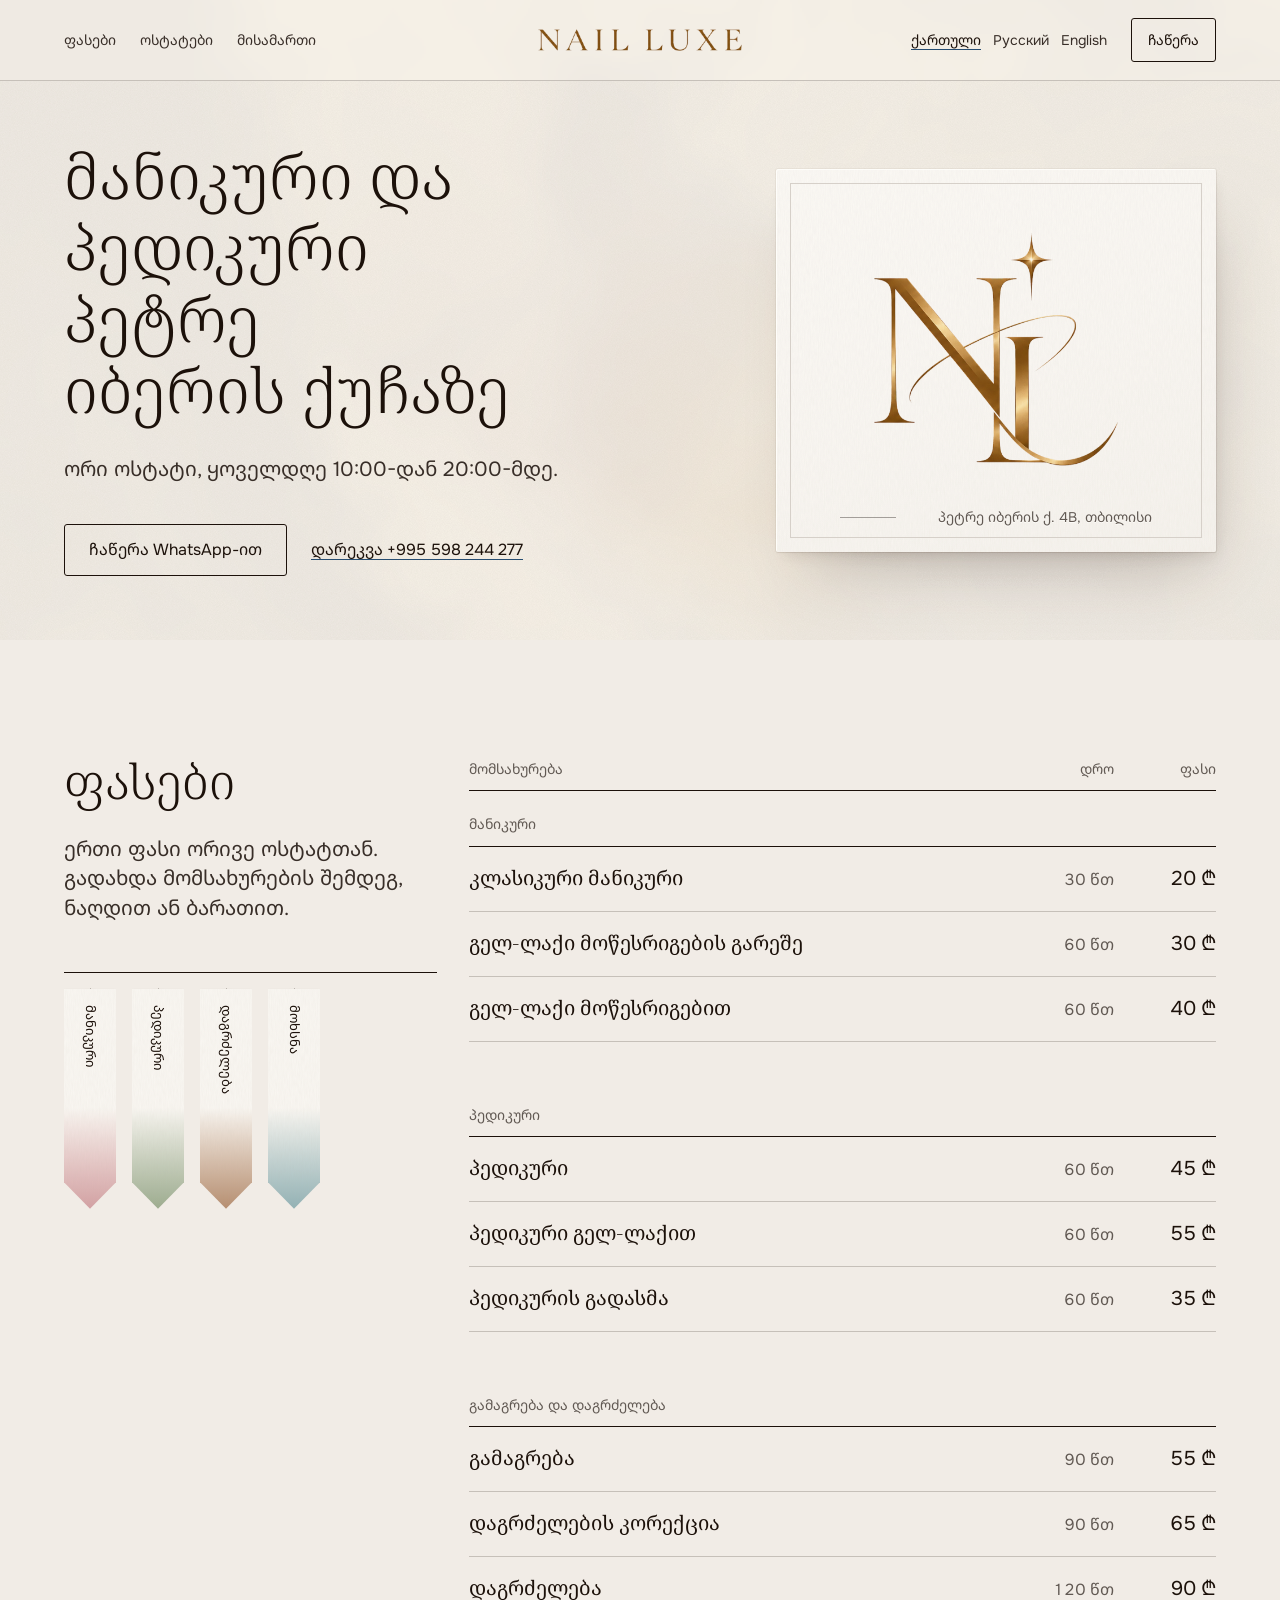
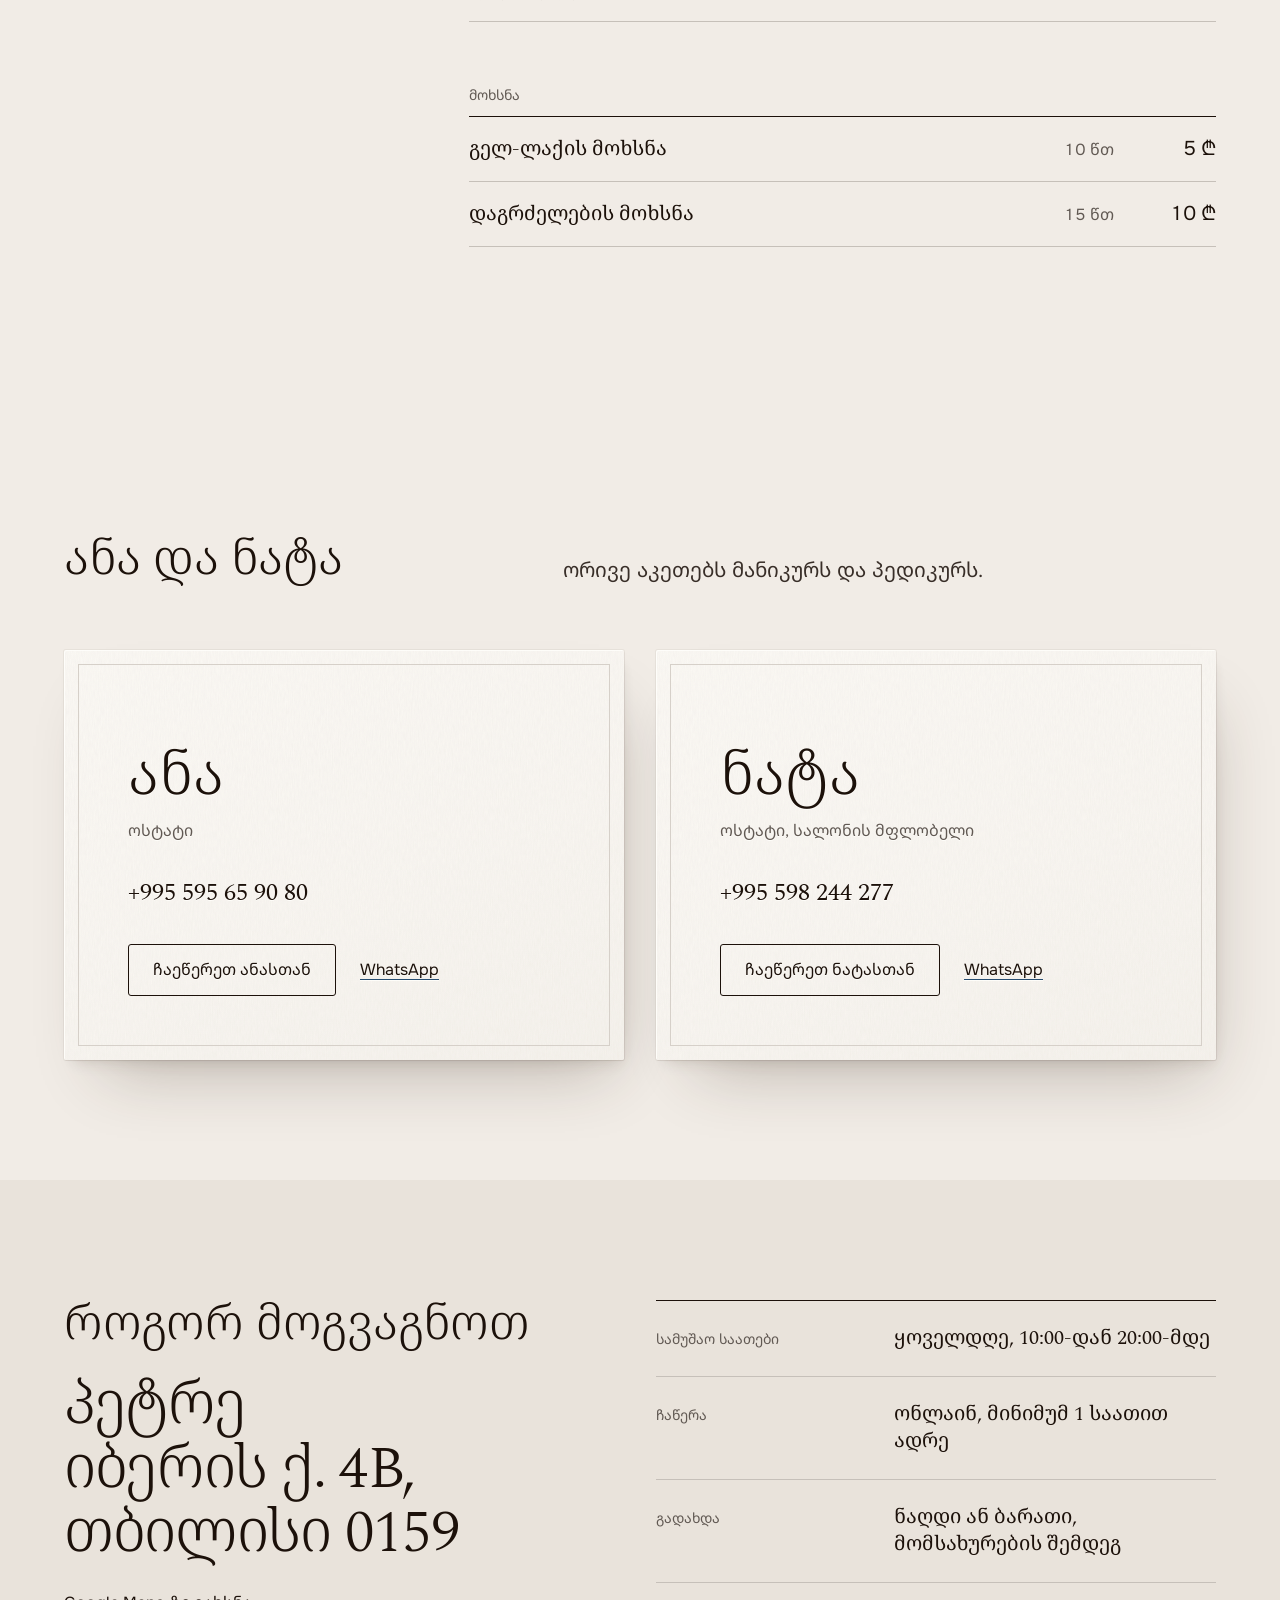
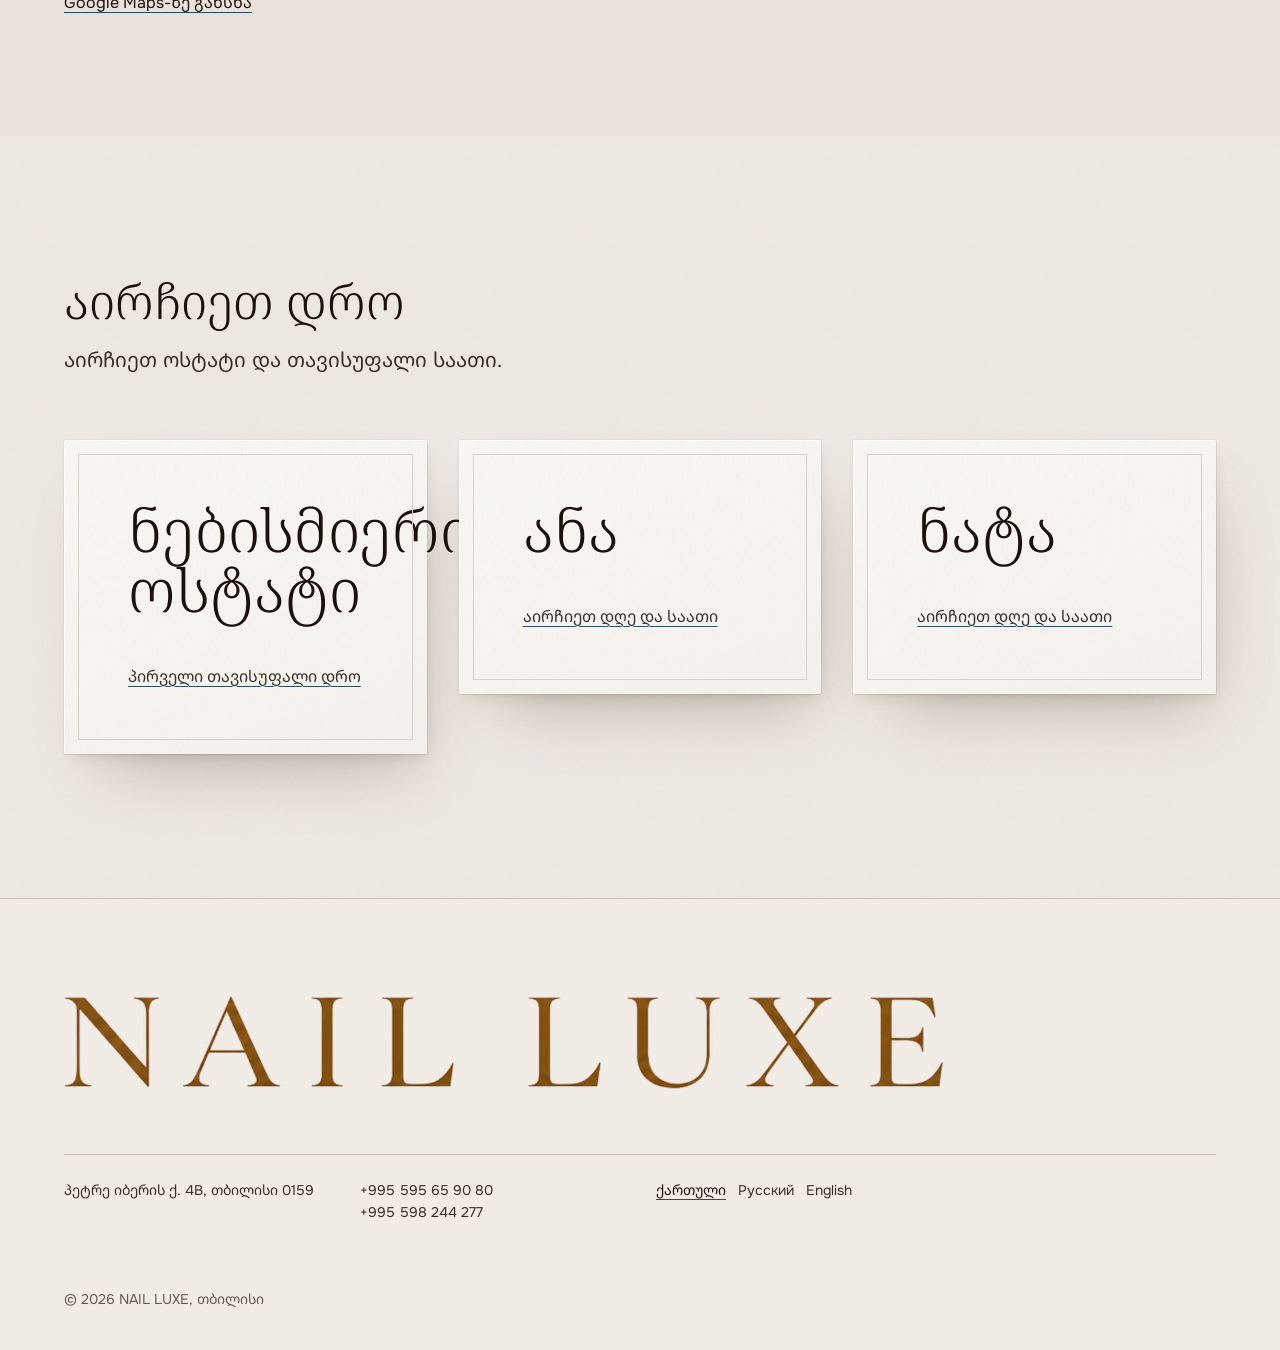
==== site/ka/index.html @ 9dfd7c18 "Build trilingual Nail Luxe one-page site (ka/ru/en) with Hallmark Atelier design Prices, artists, vi" ====
<!doctype html>
<html lang="ka">
<head>
<meta charset="utf-8">
<meta name="viewport" content="width=device-width, initial-scale=1, viewport-fit=cover">
<title>NAIL LUXE: მანიკური და პედიკური თბილისში</title>
<meta name="description" content="მანიკური, პედიკური, გელ-ლაქი და დაგრძელება პეტრე იბერის ქ. 4B-ში, თბილისი. ყოველდღე 10:00–20:00. ონლაინ ჩაწერა.">
<link rel="canonical" href="https://kunstkameranika.github.io/nail_luxe/ka/">
<link rel="alternate" hreflang="ka" href="https://kunstkameranika.github.io/nail_luxe/ka/">
<link rel="alternate" hreflang="ru" href="https://kunstkameranika.github.io/nail_luxe/ru/">
<link rel="alternate" hreflang="en" href="https://kunstkameranika.github.io/nail_luxe/en/">
<link rel="alternate" hreflang="x-default" href="https://kunstkameranika.github.io/nail_luxe/">
<meta property="og:type" content="website">
<meta property="og:title" content="NAIL LUXE: მანიკური და პედიკური თბილისში">
<meta property="og:description" content="მანიკური, პედიკური, გელ-ლაქი და დაგრძელება პეტრე იბერის ქ. 4B-ში, თბილისი. ყოველდღე 10:00–20:00. ონლაინ ჩაწერა.">
<meta property="og:image" content="https://kunstkameranika.github.io/nail_luxe/assets/brand/icon-512.png">
<meta property="og:locale" content="ka_GE">
<meta name="theme-color" content="#efe9e2">
<link rel="icon" href="../assets/brand/icon-32.png" sizes="32x32">
<link rel="apple-touch-icon" href="../assets/brand/icon-180.png">
<link rel="preconnect" href="https://fonts.googleapis.com">
<link rel="preconnect" href="https://fonts.gstatic.com" crossorigin>
<link rel="stylesheet" href="https://fonts.googleapis.com/css2?family=Onest:wght@400&family=Spectral:wght@300;400&display=swap">
<link rel="stylesheet" href="https://fonts.googleapis.com/css2?family=Noto+Sans+Georgian:wght@400&family=Noto+Serif+Georgian:wght@300;400&display=swap">
<link rel="stylesheet" href="../assets/css/site.css">
<script type="application/ld+json">{"@context":"https://schema.org","@type":"NailSalon","name":"NAIL LUXE","url":"https://kunstkameranika.github.io/nail_luxe/ka/","image":"https://kunstkameranika.github.io/nail_luxe/assets/brand/icon-512.png","telephone":"+995598244277","priceRange":"5–90 GEL","paymentAccepted":"Cash, Credit Card","currenciesAccepted":"GEL","address":{"@type":"PostalAddress","streetAddress":"4B Petre Iberi St","addressLocality":"Tbilisi","postalCode":"0159","addressCountry":"GE"},"openingHoursSpecification":[{"@type":"OpeningHoursSpecification","dayOfWeek":["Monday","Tuesday","Wednesday","Thursday","Friday","Saturday","Sunday"],"opens":"10:00","closes":"20:00"}]}</script>
</head>
<body class="lang-ka">
<canvas class="air" aria-hidden="true"></canvas>
<header class="mast">
  <div class="container mast-row">
    <nav class="mast-links" aria-label="NAIL LUXE">
      <a href="#prices">ფასები</a>
      <a href="#artists">ოსტატები</a>
      <a href="#visit">მისამართი</a>
    </nav>
    <a class="mast-mark" href="./" aria-label="NAIL LUXE"><img src="../assets/brand/wordmark.webp" width="1291" height="139" alt="NAIL LUXE"></a>
    <div class="mast-end">
      <nav class="langs" aria-label="ენა"><a href="../ka/" aria-current="page" lang="ka">ქართული</a><a href="../ru/" lang="ru" hreflang="ru">Русский</a><a href="../en/" lang="en" hreflang="en">English</a></nav>
      <a class="btn btn--small" href="https://wa.me/995598244277?text=%E1%83%92%E1%83%90%E1%83%9B%E1%83%90%E1%83%A0%E1%83%AF%E1%83%9D%E1%83%91%E1%83%90!%20%E1%83%9B%E1%83%98%E1%83%9C%E1%83%93%E1%83%90%20%E1%83%A9%E1%83%90%E1%83%AC%E1%83%94%E1%83%A0%E1%83%90%20Nail%20Luxe-%E1%83%A8%E1%83%98." target="_blank" rel="noopener">ჩაწერა</a>
    </div>
  </div>
</header>

<main>
  <section class="hero air-zone">
    <div class="container hero-grid">
      <div class="hero-text">
        <h1>მანიკური და პედიკური პეტრე იბერის ქუჩაზე</h1>
        <p class="lead">ორი ოსტატი, ყოველდღე 10:00-დან 20:00-მდე.</p>
        <div class="hero-actions">
          <a class="btn" href="https://wa.me/995598244277?text=%E1%83%92%E1%83%90%E1%83%9B%E1%83%90%E1%83%A0%E1%83%AF%E1%83%9D%E1%83%91%E1%83%90!%20%E1%83%9B%E1%83%98%E1%83%9C%E1%83%93%E1%83%90%20%E1%83%A9%E1%83%90%E1%83%AC%E1%83%94%E1%83%A0%E1%83%90%20Nail%20Luxe-%E1%83%A8%E1%83%98." target="_blank" rel="noopener">ჩაწერა WhatsApp-ით</a>
          <a class="link" href="tel:+995598244277">დარეკვა +995 598 244 277</a>
        </div>
      </div>
      <figure class="print stock">
        <img src="../assets/brand/monogram.webp" width="863" height="826" alt="NAIL LUXE" fetchpriority="high">
        <figcaption><span class="pencil" aria-hidden="true"></span>პეტრე იბერის ქ. 4B, თბილისი</figcaption>
      </figure>
    </div>
  </section>

  <section class="prices" id="prices">
    <div class="container prices-grid">
      <div class="prices-head">
        <h2>ფასები</h2>
        <p class="lead">ერთი ფასი ორივე ოსტატთან. გადახდა მომსახურების შემდეგ, ნაღდით ან ბარათით.</p>
        <div class="rail" aria-hidden="false"><a class="strip" href="#g-hands" style="--stain: var(--stain-1)"><span>მანიკური</span></a><a class="strip" href="#g-feet" style="--stain: var(--stain-2)"><span>პედიკური</span></a><a class="strip" href="#g-build" style="--stain: var(--stain-3)"><span>დაგრძელება</span></a><a class="strip" href="#g-off" style="--stain: var(--stain-4)"><span>მოხსნა</span></a></div>
      </div>
      <table class="menu">
        <caption class="visually-hidden">ფასები</caption>
        <thead><tr><th scope="col">მომსახურება</th><th scope="col" class="num">დრო</th><th scope="col" class="num">ფასი</th></tr></thead>
      <tbody id="g-hands">
        <tr class="group"><th scope="rowgroup" colspan="3">მანიკური</th></tr>
        <tr><th scope="row">კლასიკური მანიკური</th><td class="num">30 წთ</td><td class="num price">20 ₾</td></tr>
        <tr><th scope="row">გელ-ლაქი მოწესრიგების გარეშე</th><td class="num">60 წთ</td><td class="num price">30 ₾</td></tr>
        <tr><th scope="row">გელ-ლაქი მოწესრიგებით</th><td class="num">60 წთ</td><td class="num price">40 ₾</td></tr>
      </tbody>
      <tbody id="g-feet">
        <tr class="group"><th scope="rowgroup" colspan="3">პედიკური</th></tr>
        <tr><th scope="row">პედიკური</th><td class="num">60 წთ</td><td class="num price">45 ₾</td></tr>
        <tr><th scope="row">პედიკური გელ-ლაქით</th><td class="num">60 წთ</td><td class="num price">55 ₾</td></tr>
        <tr><th scope="row">პედიკურის გადასმა</th><td class="num">60 წთ</td><td class="num price">35 ₾</td></tr>
      </tbody>
      <tbody id="g-build">
        <tr class="group"><th scope="rowgroup" colspan="3">გამაგრება და დაგრძელება</th></tr>
        <tr><th scope="row">გამაგრება</th><td class="num">90 წთ</td><td class="num price">55 ₾</td></tr>
        <tr><th scope="row">დაგრძელების კორექცია</th><td class="num">90 წთ</td><td class="num price">65 ₾</td></tr>
        <tr><th scope="row">დაგრძელება</th><td class="num">120 წთ</td><td class="num price">90 ₾</td></tr>
      </tbody>
      <tbody id="g-off">
        <tr class="group"><th scope="rowgroup" colspan="3">მოხსნა</th></tr>
        <tr><th scope="row">გელ-ლაქის მოხსნა</th><td class="num">10 წთ</td><td class="num price">5 ₾</td></tr>
        <tr><th scope="row">დაგრძელების მოხსნა</th><td class="num">15 წთ</td><td class="num price">10 ₾</td></tr>
      </tbody>
      </table>
    </div>
  </section>

  <section class="artists" id="artists">
    <div class="container">
      <div class="split-head">
        <h2>ანა და ნატა</h2>
        <p class="lead">ორივე აკეთებს მანიკურს და პედიკურს.</p>
      </div>
      <div class="artist-grid">
      <article class="artist stock">
        <h3>ანა</h3>
        <p class="role">ოსტატი</p>
        <p class="phone"><a href="tel:+995595659080">+995 595 65 90 80</a></p>
        <div class="artist-actions">
          <a class="btn" href="https://wa.me/995595659080?text=%E1%83%92%E1%83%90%E1%83%9B%E1%83%90%E1%83%A0%E1%83%AF%E1%83%9D%E1%83%91%E1%83%90!%20%E1%83%9B%E1%83%98%E1%83%9C%E1%83%93%E1%83%90%20%E1%83%A9%E1%83%90%E1%83%AC%E1%83%94%E1%83%A0%E1%83%90%20Nail%20Luxe-%E1%83%A8%E1%83%98." target="_blank" rel="noopener">ჩაეწერეთ ანასთან</a>
          <a class="link" href="https://wa.me/995595659080?text=%E1%83%92%E1%83%90%E1%83%9B%E1%83%90%E1%83%A0%E1%83%AF%E1%83%9D%E1%83%91%E1%83%90!%20%E1%83%9B%E1%83%98%E1%83%9C%E1%83%93%E1%83%90%20%E1%83%A9%E1%83%90%E1%83%AC%E1%83%94%E1%83%A0%E1%83%90%20Nail%20Luxe-%E1%83%A8%E1%83%98." target="_blank" rel="noopener">WhatsApp</a>
        </div>
      </article>
      <article class="artist stock">
        <h3>ნატა</h3>
        <p class="role">ოსტატი, სალონის მფლობელი</p>
        <p class="phone"><a href="tel:+995598244277">+995 598 244 277</a></p>
        <div class="artist-actions">
          <a class="btn" href="https://wa.me/995598244277?text=%E1%83%92%E1%83%90%E1%83%9B%E1%83%90%E1%83%A0%E1%83%AF%E1%83%9D%E1%83%91%E1%83%90!%20%E1%83%9B%E1%83%98%E1%83%9C%E1%83%93%E1%83%90%20%E1%83%A9%E1%83%90%E1%83%AC%E1%83%94%E1%83%A0%E1%83%90%20Nail%20Luxe-%E1%83%A8%E1%83%98." target="_blank" rel="noopener">ჩაეწერეთ ნატასთან</a>
          <a class="link" href="https://wa.me/995598244277?text=%E1%83%92%E1%83%90%E1%83%9B%E1%83%90%E1%83%A0%E1%83%AF%E1%83%9D%E1%83%91%E1%83%90!%20%E1%83%9B%E1%83%98%E1%83%9C%E1%83%93%E1%83%90%20%E1%83%A9%E1%83%90%E1%83%AC%E1%83%94%E1%83%A0%E1%83%90%20Nail%20Luxe-%E1%83%A8%E1%83%98." target="_blank" rel="noopener">WhatsApp</a>
        </div>
      </article>
      </div>
    </div>
  </section>

  <section class="visit" id="visit">
    <div class="container visit-grid">
      <div>
        <h2>როგორ მოგვაგნოთ</h2>
        <p class="address">პეტრე იბერის ქ. 4B, თბილისი 0159</p>
        <p><a class="link" href="https://www.google.com/maps/search/?api=1&amp;query=4B+Petre+Iberi+St,+Tbilisi+0159,+Georgia" target="_blank" rel="noopener">Google Maps-ზე გახსნა</a></p>
      </div>
      <dl class="ruled">
        <div><dt>სამუშაო საათები</dt><dd>ყოველდღე, 10:00-დან 20:00-მდე</dd></div>
        <div><dt>ჩაწერა</dt><dd>ონლაინ, მინიმუმ 1 საათით ადრე</dd></div>
        <div><dt>გადახდა</dt><dd>ნაღდი ან ბარათი, მომსახურების შემდეგ</dd></div>
      </dl>
    </div>
  </section>

  <section class="close air-zone" id="book">
    <div class="container close-grid">
      <div>
        <h2>აირჩიეთ დრო</h2>
        <p class="lead">აირჩიეთ ოსტატი და თავისუფალი საათი.</p>
      </div>
      <ul class="tickets">
        <li><a class="ticket stock" href="https://wa.me/995598244277?text=%E1%83%92%E1%83%90%E1%83%9B%E1%83%90%E1%83%A0%E1%83%AF%E1%83%9D%E1%83%91%E1%83%90!%20%E1%83%9B%E1%83%98%E1%83%9C%E1%83%93%E1%83%90%20%E1%83%A9%E1%83%90%E1%83%AC%E1%83%94%E1%83%A0%E1%83%90%20Nail%20Luxe-%E1%83%A8%E1%83%98." target="_blank" rel="noopener"><span class="ticket-name">ნებისმიერი ოსტატი</span><span class="ticket-line">პირველი თავისუფალი დრო</span></a></li>
        <li><a class="ticket stock" href="https://wa.me/995595659080?text=%E1%83%92%E1%83%90%E1%83%9B%E1%83%90%E1%83%A0%E1%83%AF%E1%83%9D%E1%83%91%E1%83%90!%20%E1%83%9B%E1%83%98%E1%83%9C%E1%83%93%E1%83%90%20%E1%83%A9%E1%83%90%E1%83%AC%E1%83%94%E1%83%A0%E1%83%90%20Nail%20Luxe-%E1%83%A8%E1%83%98." target="_blank" rel="noopener"><span class="ticket-name">ანა</span><span class="ticket-line">აირჩიეთ დღე და საათი</span></a></li>
        <li><a class="ticket stock" href="https://wa.me/995598244277?text=%E1%83%92%E1%83%90%E1%83%9B%E1%83%90%E1%83%A0%E1%83%AF%E1%83%9D%E1%83%91%E1%83%90!%20%E1%83%9B%E1%83%98%E1%83%9C%E1%83%93%E1%83%90%20%E1%83%A9%E1%83%90%E1%83%AC%E1%83%94%E1%83%A0%E1%83%90%20Nail%20Luxe-%E1%83%A8%E1%83%98." target="_blank" rel="noopener"><span class="ticket-name">ნატა</span><span class="ticket-line">აირჩიეთ დღე და საათი</span></a></li>
      </ul>
    </div>
  </section>
</main>

<footer class="foot">
  <div class="container">
    <img class="foot-mark" src="../assets/brand/wordmark.webp" width="1291" height="139" alt="NAIL LUXE" loading="lazy">
    <div class="foot-row">
      <p>პეტრე იბერის ქ. 4B, თბილისი 0159</p>
      <p><a href="tel:+995595659080">+995 595 65 90 80</a><br><a href="tel:+995598244277">+995 598 244 277</a></p>
      <nav class="langs" aria-label="ენა"><a href="../ka/" aria-current="page" lang="ka">ქართული</a><a href="../ru/" lang="ru" hreflang="ru">Русский</a><a href="../en/" lang="en" hreflang="en">English</a></nav>
      
    </div>
    <p class="legal">© 2026 NAIL LUXE, თბილისი</p>
  </div>
</footer>
<script src="../assets/js/air.js" defer></script>
</body>
</html>
---- site/assets/css/site.css ----
/* Hallmark · shape: Catalogue-led one-pager (draw swap: Long Document hides the booking action; job is book) · genre: editorial · theme: Atelier (deal 1/3, seed nail-luxe-luxury-nail-592d·a6c207c2·2026-11-07·r0) · job: book · draw: 41c783
 * hero: Banner · nav: masthead · footer: mast · imagery: none, the user's monogram as the hero print; photo slots wait for the studio's own photographs · signature: the NL monogram matted on cotton stock beside the head, polish-stained strips indexing the price list
 * axes: light/roman-serif/cool · posture: restrained · contrast: pass · fold: pass · v2.0.0 */
/* Hallmark · pre-emit critique: P4 H4 E4 S4 R5 V4 · weakest: S, no photographs of the work yet; led with the real monogram and the real price list instead of off-subject library photos */
/* waive 37: four families because the page is trilingual; Noto Serif/Sans Georgian only cover Georgian glyphs behind Spectral and Onest, one role each */
/* waive 79: Banner posture; the space under the hero actions is the prices section opening above the fold, as the draw asked */
/* waive theme-face: Sentient and Hanken Grotesk have no Cyrillic or Georgian; Spectral 300 and Onest 400 keep the light-serif-over-grotesk voice in all three scripts */
@import url("./tokens.css");
@import url("./base.css");

html { background: var(--color-paper); }
body { position: relative; background: transparent; color: var(--color-ink-2); line-height: 1.6; }
.lang-ka { --tracking-display: 0; }

/* The air: a fixed field behind the hero and the close; paper sections cover it. */
.air { position: fixed; inset: 0; width: 100%; height: 100%; z-index: 0; pointer-events: none; display: block; }
.mast, main, .foot { position: relative; z-index: 1; }
.air-zone { position: relative; isolation: isolate; }
.air-zone::after { content: ""; position: absolute; inset: 0; z-index: -1; background-image: var(--grain); background-size: 180px; opacity: 0.16; mix-blend-mode: multiply; pointer-events: none; }
.prices, .artists, .visit, .foot { background: var(--color-paper); }

h1, h2 { color: var(--color-ink); font-weight: var(--display-weight); }
h3 { font-weight: var(--serif-small); color: var(--color-ink); }

/* Controls */
.btn { display: inline-flex; align-items: center; justify-content: center; min-height: 52px; padding: 0 var(--space-lg); border: var(--rule-hair) solid var(--color-ink); border-radius: var(--radius-pill); background: transparent; color: var(--color-ink); font: 400 var(--text-md)/1 var(--font-body); text-decoration: none; white-space: nowrap; cursor: pointer; transition: background-color var(--dur-short) var(--ease-out), color var(--dur-short) var(--ease-out), transform var(--dur-micro) var(--ease-out); }
.btn:hover { background: var(--color-ink); color: var(--color-paper); }
.btn:active { transform: translateY(1px); }
.btn:focus-visible { outline: 2px solid var(--color-focus); outline-offset: 3px; transition: none; }
.btn[aria-disabled="true"] { border-color: var(--color-rule); color: var(--color-muted); background: transparent; cursor: not-allowed; transform: none; }
.btn--small { min-height: 44px; padding: 0 var(--space-md); font-size: var(--text-sm); }
.btn--quiet { border-color: var(--color-rule); }
.btn--quiet:hover { border-color: var(--color-ink); }
.link { color: var(--color-ink); text-decoration: underline; text-decoration-color: var(--color-accent); text-decoration-thickness: 1px; text-underline-offset: 0.28em; transition: text-decoration-color var(--dur-short) var(--ease-out); }
.link:hover { text-decoration-color: var(--color-ink); }
.link:active { color: var(--color-ink-2); }
.link:focus-visible, .mast a:focus-visible, .foot a:focus-visible, .strip:focus-visible, .phone a:focus-visible { outline: 2px solid var(--color-focus); outline-offset: 3px; transition: none; }

/* Masthead: the wordmark centred over a hairline */
.mast { border-bottom: var(--rule-hair) solid var(--color-rule); }
.mast-row { display: grid; grid-template-columns: minmax(0, 1fr) auto minmax(0, 1fr); align-items: center; gap: var(--space-lg); min-height: 80px; }
.mast-links { display: flex; gap: var(--space-lg); font-size: var(--text-sm); }
.mast-links a, .langs a { color: var(--color-ink-2); text-decoration: none; }
.mast-links a:hover, .langs a:hover { color: var(--color-ink); text-decoration: underline; text-decoration-color: var(--color-accent); text-underline-offset: 0.28em; }
.mast-mark img { width: clamp(150px, 16vw, 230px); height: auto; }
.mast-end { display: flex; justify-content: flex-end; align-items: center; gap: var(--space-lg); }
.langs { display: flex; gap: var(--space-sm); font-size: var(--text-sm); }
.langs a[aria-current="page"] { color: var(--color-ink); text-decoration: underline; text-decoration-color: var(--color-accent); text-underline-offset: 0.28em; }

/* Hero: Banner, the head beside the monogram print */
.hero { padding-block: var(--space-2xl) var(--space-2xl); }
.hero-grid { display: grid; grid-template-columns: minmax(0, 7fr) minmax(0, 5fr); gap: var(--space-3xl); align-items: center; }
.hero h1 { max-width: 16ch; }
.lang-ka .hero h1 { font-size: clamp(2.25rem, 3.6vw + 1rem, 4.25rem); max-width: 16ch; line-height: 1.15; }
.hero .lead { margin-top: var(--space-lg); color: var(--color-ink-2); }
.hero-actions { display: flex; flex-wrap: wrap; align-items: center; gap: var(--space-lg); margin-top: var(--space-xl); }

.stock { position: relative; border-radius: 2px; background: var(--fibre) 0 0 / 220px, linear-gradient(160deg, var(--card-lit), var(--color-card) 55%, var(--card-shade)); box-shadow: var(--shadow-card), inset 1px 1px 0 var(--lit); text-shadow: 0 1px 0 var(--lit); }
.stock::before { content: ""; position: absolute; inset: 0.875rem; border: var(--rule-hair) solid var(--color-card-edge); pointer-events: none; }
.print { margin: 0; justify-self: end; width: min(100%, 500px); padding: var(--space-2xl) var(--space-2xl) var(--space-lg); display: grid; gap: var(--space-xl); }
.print img { width: 78%; margin-inline: auto; }
.print figcaption { display: flex; align-items: center; justify-content: space-between; gap: var(--space-md); font-size: var(--text-sm); color: var(--color-muted); }
.pencil { flex: 0 0 56px; height: 1px; background: var(--color-pencil); opacity: 0.6; }

/* Prices: the head and the strips on four columns, the list on eight */
.prices { padding-block: var(--section-gap-s) var(--section-gap); }
.prices-grid { display: grid; grid-template-columns: minmax(0, 4fr) minmax(0, 8fr); gap: var(--gap-columns); align-items: start; }
.prices-head { position: sticky; top: var(--space-xl); display: grid; gap: var(--space-lg); }
.prices-head .lead { max-width: 30ch; }
.rail { display: flex; gap: var(--space-md); margin-top: var(--space-lg); padding-top: var(--space-md); border-top: var(--rule-hair) solid var(--color-ink); }
.strip { position: relative; display: flex; align-items: flex-start; justify-content: center; width: 52px; height: 220px; padding-top: var(--space-md); text-decoration: none; color: var(--color-ink); font-size: var(--text-sm); background: var(--fibre) 0 0 / 220px, linear-gradient(to top, color-mix(in oklab, var(--stain) 80%, var(--color-card)) 0%, color-mix(in oklab, var(--stain) 35%, var(--color-card)) 26%, var(--color-card) 46%); clip-path: polygon(0 0, 100% 0, 100% 88%, 50% 100%, 0 88%); filter: drop-shadow(var(--shadow-strip)); transition: transform var(--dur-long) var(--ease-out); }
.strip::before { content: ""; position: absolute; top: calc(var(--space-md) * -1 - 4px); left: 50%; width: 1px; height: calc(var(--space-md) + 4px); background: var(--color-ink); }
.strip span { writing-mode: vertical-rl; white-space: nowrap; }
.lang-ka .strip span, .lang-ru .strip span { font-size: var(--text-xs); }
.strip:hover { transform: translateY(8px); }
.strip:active { transform: translateY(12px); }

.menu { width: 100%; border-collapse: collapse; font-variant-numeric: tabular-nums; }
.menu thead th { padding: 0 0 var(--space-sm); font: 400 var(--text-sm)/1.3 var(--font-body); color: var(--color-muted); text-align: left; border-bottom: var(--rule-head) solid var(--color-ink); }
.menu .num { text-align: right; white-space: nowrap; }
.menu tbody th, .menu td { padding: var(--space-md) 0; border-bottom: var(--rule-hair) solid var(--color-rule); vertical-align: baseline; }
.menu tbody th[scope="row"] { font: var(--serif-small) var(--text-lg)/1.3 var(--font-display); color: var(--color-ink); text-align: left; padding-right: var(--space-lg); }
.menu td { color: var(--color-muted); padding-left: var(--space-lg); }
.menu td.price { color: var(--color-ink); font-size: var(--text-lg); }
.menu tr.group th { padding: var(--space-2xl) 0 var(--space-sm); font: 400 var(--text-sm)/1.3 var(--font-body); color: var(--color-muted); text-align: left; border-bottom: var(--rule-hair) solid var(--color-ink); }
.menu tbody:first-of-type tr.group th { padding-top: var(--space-lg); }
.menu tbody:target tr.group th { color: var(--color-ink); }

/* Artists: two cotton cards */
.artists { padding-block: var(--section-gap) var(--section-gap-s); }
.split-head { display: grid; grid-template-columns: minmax(0, 5fr) minmax(0, 7fr); gap: var(--gap-columns); align-items: end; margin-bottom: var(--space-2xl); }
.artist-grid { display: grid; grid-template-columns: repeat(2, minmax(0, 1fr)); gap: var(--gap-columns); }
.artist { padding: var(--space-3xl) var(--space-2xl) var(--space-2xl); display: grid; align-content: start; gap: var(--space-sm); min-height: 360px; }
.artist h3 { font-size: var(--text-display-s); font-weight: var(--display-weight); line-height: 1.02; }
.artist .role { color: var(--color-muted); }
.phone { margin-top: var(--space-lg); font: var(--serif-small) var(--text-title)/1.2 var(--font-display); font-variant-numeric: tabular-nums; }
.phone a { color: var(--color-ink); text-decoration: none; }
.phone a:hover { text-decoration: underline; text-decoration-color: var(--color-accent); text-underline-offset: 0.2em; }
.artist-actions { display: flex; flex-wrap: wrap; align-items: center; gap: var(--space-lg); margin-top: var(--space-lg); }

/* Visit: a paper band, the address set as a statement beside the ruled facts */
.visit { background: var(--color-paper-2); padding-block: var(--section-gap-s); }
.visit-grid { display: grid; grid-template-columns: minmax(0, 6fr) minmax(0, 6fr); gap: var(--gap-columns); align-items: start; }
.visit .address { margin-block: var(--space-lg) var(--space-lg); font: var(--statement-weight) var(--text-display-s)/1.08 var(--font-display); letter-spacing: var(--tracking-statement); color: var(--color-ink); max-width: 16ch; text-wrap: balance; }
.ruled { margin: 0; border-top: var(--rule-head) solid var(--color-ink); }
.ruled > div { display: grid; grid-template-columns: minmax(0, 2fr) minmax(0, 3fr); gap: var(--space-lg); padding-block: var(--space-lg); border-bottom: var(--rule-hair) solid var(--color-rule); }
.ruled dt { color: var(--color-muted); font-size: var(--text-sm); padding-top: 0.2em; }
.ruled dd { margin: 0; font: var(--serif-small) var(--text-lg)/1.35 var(--font-display); color: var(--color-ink); }

/* Close: the booking again, over the air */
.close { padding-block: var(--section-gap) var(--section-gap); }
.close-grid { display: grid; gap: var(--space-2xl); }
.close .lead { margin-top: var(--space-md); }
.tickets { list-style: none; margin: 0; padding: 0; display: grid; grid-template-columns: repeat(3, minmax(0, 1fr)); gap: var(--gap-columns); }
.ticket { display: grid; align-content: space-between; gap: var(--space-xl); min-height: 240px; padding: var(--space-2xl); color: var(--color-ink); text-decoration: none; transition: transform var(--dur-short) var(--ease-out); }
.ticket:hover { transform: translateY(-4px); }
.ticket:active { transform: translateY(0); }
.ticket:focus-visible { outline: 2px solid var(--color-focus); outline-offset: 3px; transition: none; }
.ticket-name { font: var(--display-weight) var(--text-display-s)/1.02 var(--font-display); letter-spacing: var(--tracking-display); }
.ticket-line { color: var(--color-ink-2); text-decoration: underline; text-decoration-color: var(--color-accent); text-underline-offset: 0.28em; }

/* Footer: a mast, the wordmark large over the facts */
.foot { padding-block: var(--space-3xl) var(--space-xl); border-top: var(--rule-hair) solid var(--color-rule); font-size: var(--text-sm); color: var(--color-ink-2); }
.foot-mark { width: min(100%, 880px); height: auto; }
.foot-row { display: grid; grid-template-columns: repeat(4, minmax(0, 1fr)); gap: var(--gap-columns); margin-top: var(--space-2xl); padding-top: var(--space-lg); border-top: var(--rule-hair) solid var(--color-rule); }
.foot a { color: var(--color-ink-2); text-decoration: none; }
.foot a:hover { color: var(--color-ink); text-decoration: underline; text-decoration-color: var(--color-accent); }
.legal { margin-top: var(--space-2xl); color: var(--color-muted); }

@media (max-width: 60rem) {
  .mast-row { grid-template-columns: auto minmax(0, 1fr); min-height: 64px; }
  .mast-links { display: none; }
  .mast-mark { justify-self: start; }
  .mast-end { gap: var(--space-md); }
  .hero { padding-block: var(--space-2xl) var(--space-2xl); }
  .hero-grid, .prices-grid, .visit-grid, .close-grid, .split-head { grid-template-columns: minmax(0, 1fr); row-gap: var(--space-xl); }
  .print { justify-self: start; width: min(100%, 300px); padding: var(--space-xl) var(--space-xl) var(--space-md); }
  .prices-head { position: static; }
  .strip { height: 170px; }
  .tickets { grid-template-columns: minmax(0, 1fr); }
  .ticket { min-height: 0; padding: var(--space-xl); }
  .foot-row { grid-template-columns: repeat(2, minmax(0, 1fr)); }
}
@media (max-width: 40rem) {
  .mast-row { grid-template-columns: minmax(0, 1fr) auto; grid-template-areas: "mark book" "langs langs"; row-gap: 0; padding-block: var(--space-sm); }
  .mast-end { display: contents; }
  .mast-mark { grid-area: mark; }
  .mast-end .btn { grid-area: book; }
  .mast-end .langs { grid-area: langs; padding-block: var(--space-xs); }
  .mast-end .langs a { min-height: 44px; display: inline-flex; align-items: center; }
  .artist-grid { grid-template-columns: minmax(0, 1fr); }
  .artist { min-height: 0; padding: var(--space-2xl) var(--space-xl) var(--space-xl); }
  .menu tbody th[scope="row"] { font-size: var(--text-md); }
  .menu td.price { font-size: var(--text-md); }
  .menu td { padding-left: var(--space-sm); }
  .strip { width: 44px; }
  .foot-row { grid-template-columns: minmax(0, 1fr); }
}
@media (prefers-reduced-motion: reduce) {
  .strip, .btn, .link, .ticket { transition: none; }
  .strip:hover, .strip:active, .btn:active, .ticket:hover { transform: none; }
}
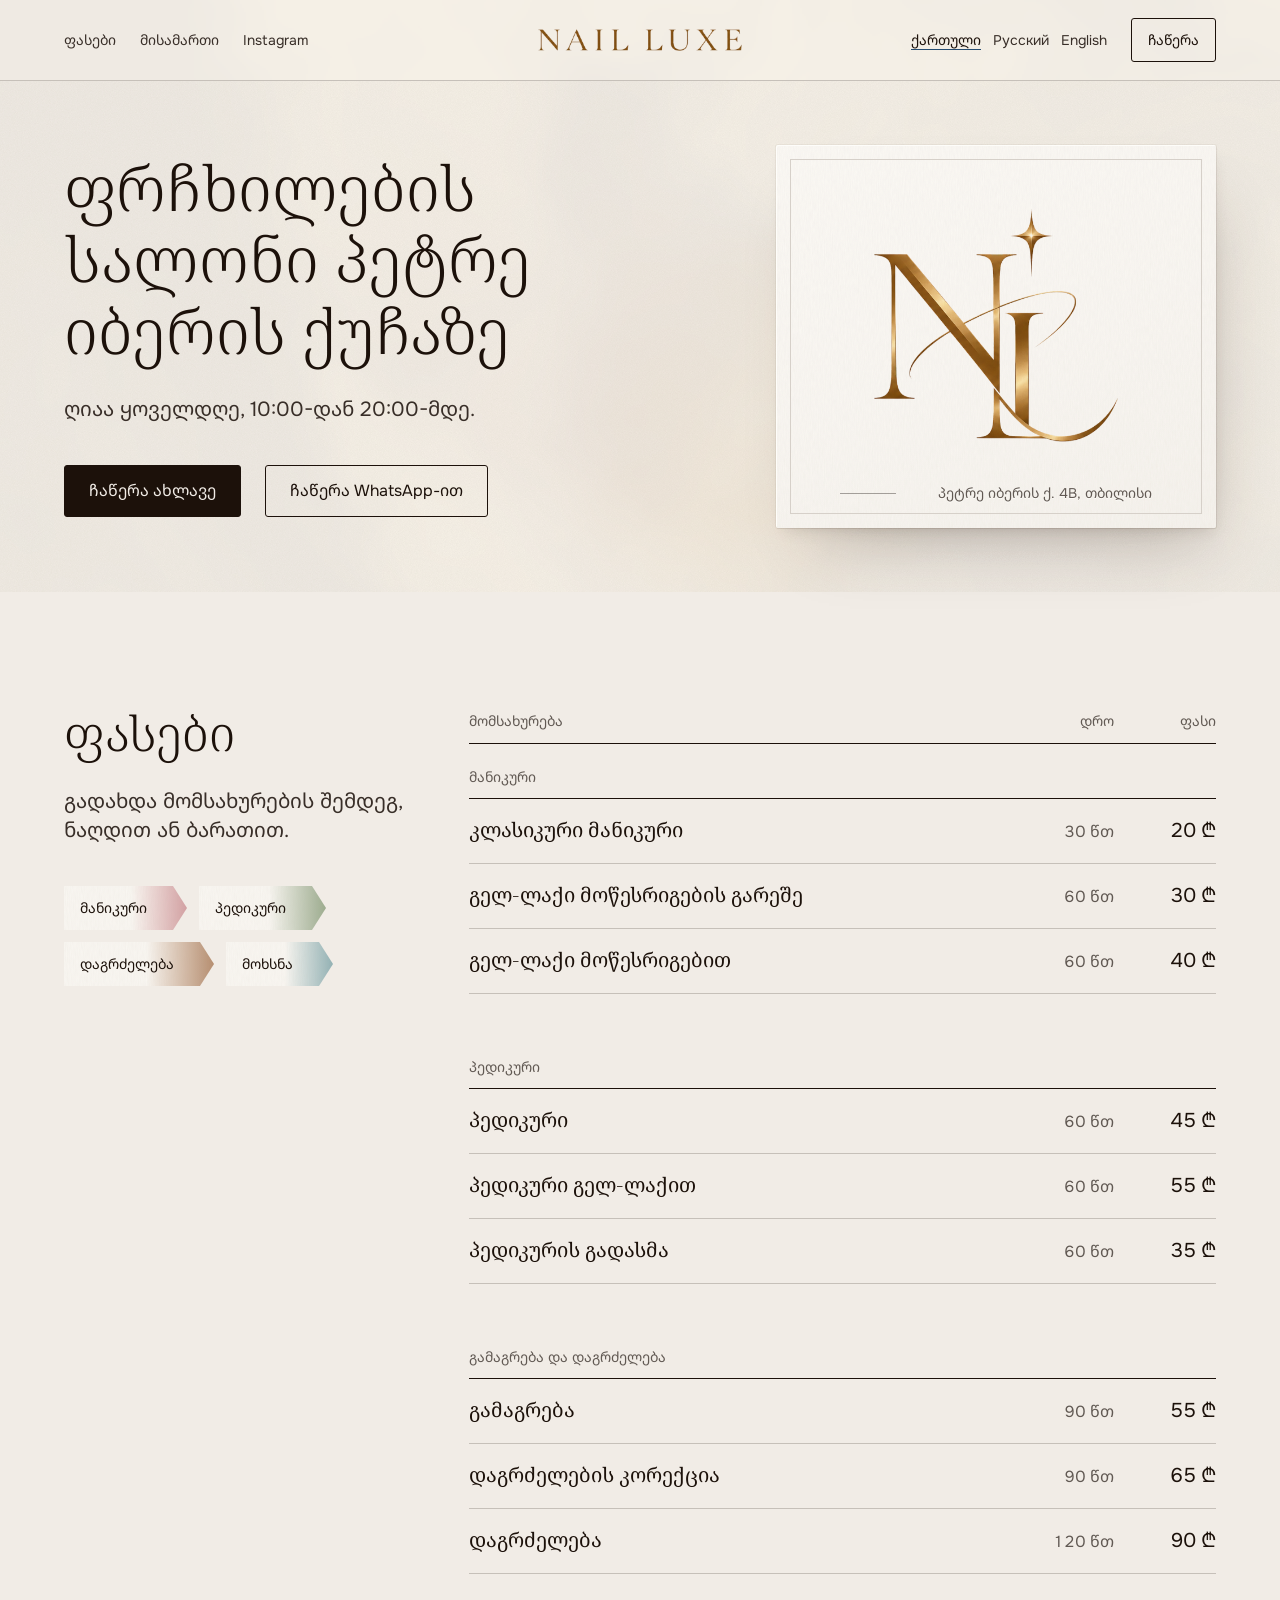
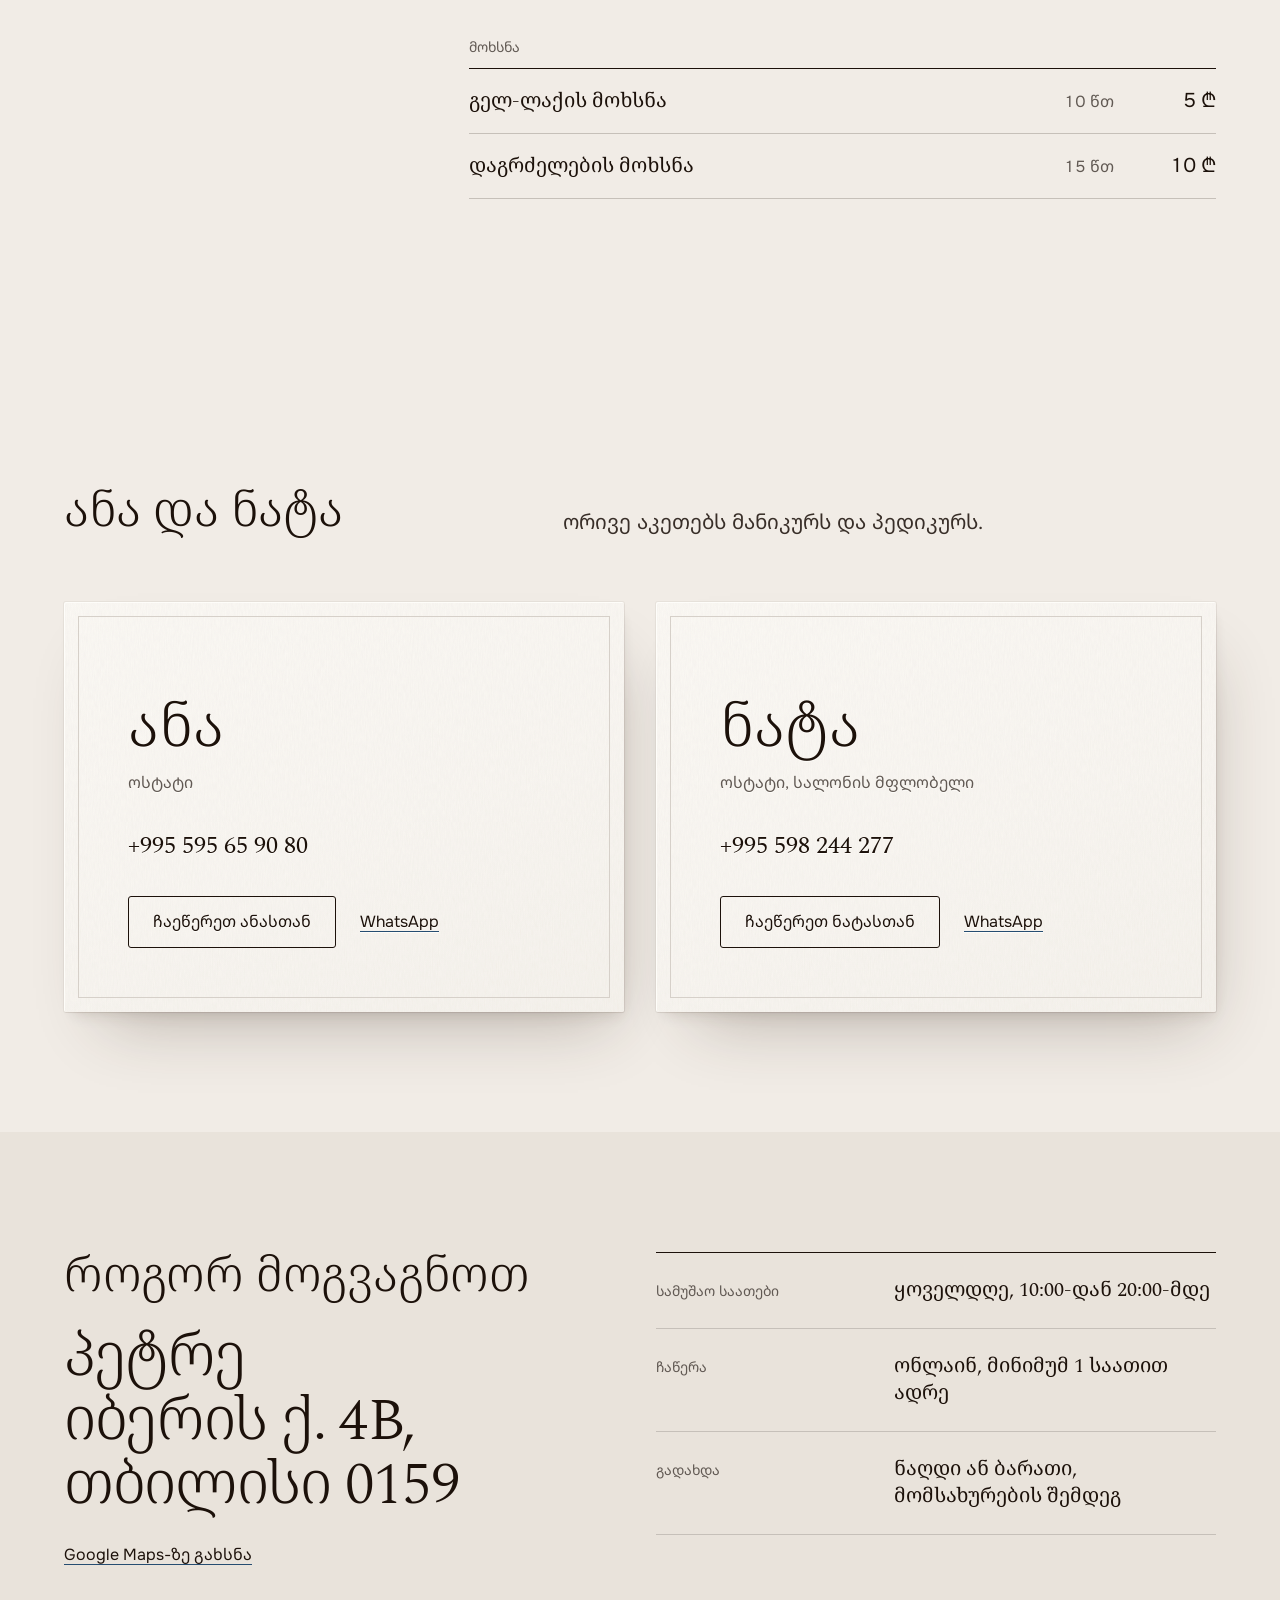
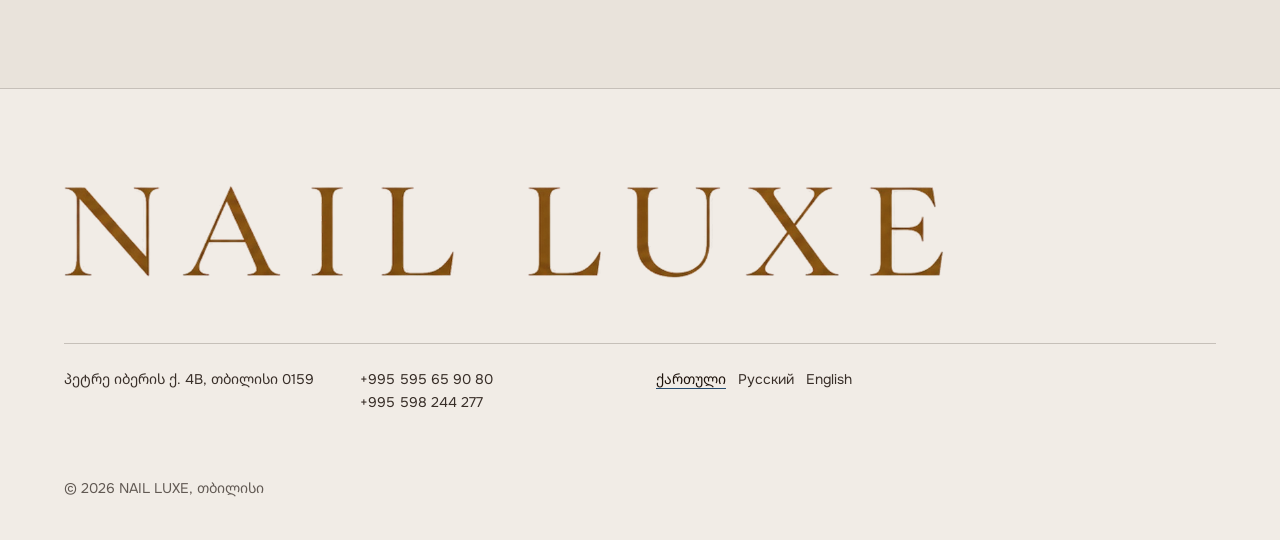
==== commit 21f8b42b: "Hero, prices and nav changes from review - Hero: 'Nail salon on Petre Iberi Street', hours only in t" ====
--- a/site/ka/index.html
+++ b/site/ka/index.html
@@ -31,13 +31,13 @@
   <div class="container mast-row">
     <nav class="mast-links" aria-label="NAIL LUXE">
       <a href="#prices">ფასები</a>
-      <a href="#artists">ოსტატები</a>
       <a href="#visit">მისამართი</a>
+      <a href="#" data-pending="instagram">Instagram</a>
     </nav>
     <a class="mast-mark" href="./" aria-label="NAIL LUXE"><img src="../assets/brand/wordmark.webp" width="1291" height="139" alt="NAIL LUXE"></a>
     <div class="mast-end">
       <nav class="langs" aria-label="ენა"><a href="../ka/" aria-current="page" lang="ka">ქართული</a><a href="../ru/" lang="ru" hreflang="ru">Русский</a><a href="../en/" lang="en" hreflang="en">English</a></nav>
-      <a class="btn btn--small" href="https://wa.me/995598244277?text=%E1%83%92%E1%83%90%E1%83%9B%E1%83%90%E1%83%A0%E1%83%AF%E1%83%9D%E1%83%91%E1%83%90!%20%E1%83%9B%E1%83%98%E1%83%9C%E1%83%93%E1%83%90%20%E1%83%A9%E1%83%90%E1%83%AC%E1%83%94%E1%83%A0%E1%83%90%20Nail%20Luxe-%E1%83%A8%E1%83%98." target="_blank" rel="noopener">ჩაწერა</a>
+      <a class="btn btn--small" href="#" data-pending="fresha">ჩაწერა</a>
     </div>
   </div>
 </header>
@@ -46,11 +46,11 @@
   <section class="hero air-zone">
     <div class="container hero-grid">
       <div class="hero-text">
-        <h1>მანიკური და პედიკური პეტრე იბერის ქუჩაზე</h1>
-        <p class="lead">ორი ოსტატი, ყოველდღე 10:00-დან 20:00-მდე.</p>
+        <h1>ფრჩხილების სალონი პეტრე იბერის ქუჩაზე</h1>
+        <p class="lead">ღიაა ყოველდღე, 10:00-დან 20:00-მდე.</p>
         <div class="hero-actions">
+          <a class="btn btn--primary" href="#" data-pending="fresha">ჩაწერა ახლავე</a>
           <a class="btn" href="https://wa.me/995598244277?text=%E1%83%92%E1%83%90%E1%83%9B%E1%83%90%E1%83%A0%E1%83%AF%E1%83%9D%E1%83%91%E1%83%90!%20%E1%83%9B%E1%83%98%E1%83%9C%E1%83%93%E1%83%90%20%E1%83%A9%E1%83%90%E1%83%AC%E1%83%94%E1%83%A0%E1%83%90%20Nail%20Luxe-%E1%83%A8%E1%83%98." target="_blank" rel="noopener">ჩაწერა WhatsApp-ით</a>
-          <a class="link" href="tel:+995598244277">დარეკვა +995 598 244 277</a>
         </div>
       </div>
       <figure class="print stock">
@@ -64,8 +64,8 @@
     <div class="container prices-grid">
       <div class="prices-head">
         <h2>ფასები</h2>
-        <p class="lead">ერთი ფასი ორივე ოსტატთან. გადახდა მომსახურების შემდეგ, ნაღდით ან ბარათით.</p>
-        <div class="rail" aria-hidden="false"><a class="strip" href="#g-hands" style="--stain: var(--stain-1)"><span>მანიკური</span></a><a class="strip" href="#g-feet" style="--stain: var(--stain-2)"><span>პედიკური</span></a><a class="strip" href="#g-build" style="--stain: var(--stain-3)"><span>დაგრძელება</span></a><a class="strip" href="#g-off" style="--stain: var(--stain-4)"><span>მოხსნა</span></a></div>
+        <p class="lead">გადახდა მომსახურების შემდეგ, ნაღდით ან ბარათით.</p>
+        <div class="rail" aria-hidden="false"><a class="strip" href="#g-hands" style="--stain: var(--stain-1)">მანიკური</a><a class="strip" href="#g-feet" style="--stain: var(--stain-2)">პედიკური</a><a class="strip" href="#g-build" style="--stain: var(--stain-3)">დაგრძელება</a><a class="strip" href="#g-off" style="--stain: var(--stain-4)">მოხსნა</a></div>
       </div>
       <table class="menu">
         <caption class="visually-hidden">ფასები</caption>
@@ -109,7 +109,7 @@
         <p class="role">ოსტატი</p>
         <p class="phone"><a href="tel:+995595659080">+995 595 65 90 80</a></p>
         <div class="artist-actions">
-          <a class="btn" href="https://wa.me/995595659080?text=%E1%83%92%E1%83%90%E1%83%9B%E1%83%90%E1%83%A0%E1%83%AF%E1%83%9D%E1%83%91%E1%83%90!%20%E1%83%9B%E1%83%98%E1%83%9C%E1%83%93%E1%83%90%20%E1%83%A9%E1%83%90%E1%83%AC%E1%83%94%E1%83%A0%E1%83%90%20Nail%20Luxe-%E1%83%A8%E1%83%98." target="_blank" rel="noopener">ჩაეწერეთ ანასთან</a>
+          <a class="btn" href="#" data-pending="fresha">ჩაეწერეთ ანასთან</a>
           <a class="link" href="https://wa.me/995595659080?text=%E1%83%92%E1%83%90%E1%83%9B%E1%83%90%E1%83%A0%E1%83%AF%E1%83%9D%E1%83%91%E1%83%90!%20%E1%83%9B%E1%83%98%E1%83%9C%E1%83%93%E1%83%90%20%E1%83%A9%E1%83%90%E1%83%AC%E1%83%94%E1%83%A0%E1%83%90%20Nail%20Luxe-%E1%83%A8%E1%83%98." target="_blank" rel="noopener">WhatsApp</a>
         </div>
       </article>
@@ -118,7 +118,7 @@
         <p class="role">ოსტატი, სალონის მფლობელი</p>
         <p class="phone"><a href="tel:+995598244277">+995 598 244 277</a></p>
         <div class="artist-actions">
-          <a class="btn" href="https://wa.me/995598244277?text=%E1%83%92%E1%83%90%E1%83%9B%E1%83%90%E1%83%A0%E1%83%AF%E1%83%9D%E1%83%91%E1%83%90!%20%E1%83%9B%E1%83%98%E1%83%9C%E1%83%93%E1%83%90%20%E1%83%A9%E1%83%90%E1%83%AC%E1%83%94%E1%83%A0%E1%83%90%20Nail%20Luxe-%E1%83%A8%E1%83%98." target="_blank" rel="noopener">ჩაეწერეთ ნატასთან</a>
+          <a class="btn" href="#" data-pending="fresha">ჩაეწერეთ ნატასთან</a>
           <a class="link" href="https://wa.me/995598244277?text=%E1%83%92%E1%83%90%E1%83%9B%E1%83%90%E1%83%A0%E1%83%AF%E1%83%9D%E1%83%91%E1%83%90!%20%E1%83%9B%E1%83%98%E1%83%9C%E1%83%93%E1%83%90%20%E1%83%A9%E1%83%90%E1%83%AC%E1%83%94%E1%83%A0%E1%83%90%20Nail%20Luxe-%E1%83%A8%E1%83%98." target="_blank" rel="noopener">WhatsApp</a>
         </div>
       </article>
@@ -141,19 +141,6 @@
     </div>
   </section>
 
-  <section class="close air-zone" id="book">
-    <div class="container close-grid">
-      <div>
-        <h2>აირჩიეთ დრო</h2>
-        <p class="lead">აირჩიეთ ოსტატი და თავისუფალი საათი.</p>
-      </div>
-      <ul class="tickets">
-        <li><a class="ticket stock" href="https://wa.me/995598244277?text=%E1%83%92%E1%83%90%E1%83%9B%E1%83%90%E1%83%A0%E1%83%AF%E1%83%9D%E1%83%91%E1%83%90!%20%E1%83%9B%E1%83%98%E1%83%9C%E1%83%93%E1%83%90%20%E1%83%A9%E1%83%90%E1%83%AC%E1%83%94%E1%83%A0%E1%83%90%20Nail%20Luxe-%E1%83%A8%E1%83%98." target="_blank" rel="noopener"><span class="ticket-name">ნებისმიერი ოსტატი</span><span class="ticket-line">პირველი თავისუფალი დრო</span></a></li>
-        <li><a class="ticket stock" href="https://wa.me/995595659080?text=%E1%83%92%E1%83%90%E1%83%9B%E1%83%90%E1%83%A0%E1%83%AF%E1%83%9D%E1%83%91%E1%83%90!%20%E1%83%9B%E1%83%98%E1%83%9C%E1%83%93%E1%83%90%20%E1%83%A9%E1%83%90%E1%83%AC%E1%83%94%E1%83%A0%E1%83%90%20Nail%20Luxe-%E1%83%A8%E1%83%98." target="_blank" rel="noopener"><span class="ticket-name">ანა</span><span class="ticket-line">აირჩიეთ დღე და საათი</span></a></li>
-        <li><a class="ticket stock" href="https://wa.me/995598244277?text=%E1%83%92%E1%83%90%E1%83%9B%E1%83%90%E1%83%A0%E1%83%AF%E1%83%9D%E1%83%91%E1%83%90!%20%E1%83%9B%E1%83%98%E1%83%9C%E1%83%93%E1%83%90%20%E1%83%A9%E1%83%90%E1%83%AC%E1%83%94%E1%83%A0%E1%83%90%20Nail%20Luxe-%E1%83%A8%E1%83%98." target="_blank" rel="noopener"><span class="ticket-name">ნატა</span><span class="ticket-line">აირჩიეთ დღე და საათი</span></a></li>
-      </ul>
-    </div>
-  </section>
 </main>
 
 <footer class="foot">
--- a/site/assets/css/site.css
+++ b/site/assets/css/site.css
@@ -1,9 +1,10 @@
 /* Hallmark · shape: Catalogue-led one-pager (draw swap: Long Document hides the booking action; job is book) · genre: editorial · theme: Atelier (deal 1/3, seed nail-luxe-luxury-nail-592d·a6c207c2·2026-11-07·r0) · job: book · draw: 41c783
- * hero: Banner · nav: masthead · footer: mast · imagery: none, the user's monogram as the hero print; photo slots wait for the studio's own photographs · signature: the NL monogram matted on cotton stock beside the head, polish-stained strips indexing the price list
+ * hero: Banner · nav: masthead · footer: mast · imagery: none, the user's monogram as the hero print; photo slots wait for the studio's own photographs · signature: the NL monogram matted on cotton stock beside the head, polish-stained tabs indexing the price list
  * axes: light/roman-serif/cool · posture: restrained · contrast: pass · fold: pass · v2.0.0 */
 /* Hallmark · pre-emit critique: P4 H4 E4 S4 R5 V4 · weakest: S, no photographs of the work yet; led with the real monogram and the real price list instead of off-subject library photos */
 /* waive 37: four families because the page is trilingual; Noto Serif/Sans Georgian only cover Georgian glyphs behind Spectral and Onest, one role each */
 /* waive 79: Banner posture; the space under the hero actions is the prices section opening above the fold, as the draw asked */
+/* waive theme-controls: one ink-filled primary (Book now) so it reads first beside the hairline WhatsApp button; Atelier keeps hairline controls elsewhere */
 /* waive theme-face: Sentient and Hanken Grotesk have no Cyrillic or Georgian; Spectral 300 and Onest 400 keep the light-serif-over-grotesk voice in all three scripts */
 @import url("./tokens.css");
 @import url("./base.css");
@@ -29,6 +30,8 @@
 .btn:focus-visible { outline: 2px solid var(--color-focus); outline-offset: 3px; transition: none; }
 .btn[aria-disabled="true"] { border-color: var(--color-rule); color: var(--color-muted); background: transparent; cursor: not-allowed; transform: none; }
 .btn--small { min-height: 44px; padding: 0 var(--space-md); font-size: var(--text-sm); }
+.btn--primary { background: var(--color-ink); color: var(--color-paper); }
+.btn--primary:hover { background: var(--color-ink-2); border-color: var(--color-ink-2); }
 .btn--quiet { border-color: var(--color-rule); }
 .btn--quiet:hover { border-color: var(--color-ink); }
 .link { color: var(--color-ink); text-decoration: underline; text-decoration-color: var(--color-accent); text-decoration-thickness: 1px; text-underline-offset: 0.28em; transition: text-decoration-color var(--dur-short) var(--ease-out); }
@@ -67,13 +70,10 @@
 .prices-grid { display: grid; grid-template-columns: minmax(0, 4fr) minmax(0, 8fr); gap: var(--gap-columns); align-items: start; }
 .prices-head { position: sticky; top: var(--space-xl); display: grid; gap: var(--space-lg); }
 .prices-head .lead { max-width: 30ch; }
-.rail { display: flex; gap: var(--space-md); margin-top: var(--space-lg); padding-top: var(--space-md); border-top: var(--rule-hair) solid var(--color-ink); }
-.strip { position: relative; display: flex; align-items: flex-start; justify-content: center; width: 52px; height: 220px; padding-top: var(--space-md); text-decoration: none; color: var(--color-ink); font-size: var(--text-sm); background: var(--fibre) 0 0 / 220px, linear-gradient(to top, color-mix(in oklab, var(--stain) 80%, var(--color-card)) 0%, color-mix(in oklab, var(--stain) 35%, var(--color-card)) 26%, var(--color-card) 46%); clip-path: polygon(0 0, 100% 0, 100% 88%, 50% 100%, 0 88%); filter: drop-shadow(var(--shadow-strip)); transition: transform var(--dur-long) var(--ease-out); }
-.strip::before { content: ""; position: absolute; top: calc(var(--space-md) * -1 - 4px); left: 50%; width: 1px; height: calc(var(--space-md) + 4px); background: var(--color-ink); }
-.strip span { writing-mode: vertical-rl; white-space: nowrap; }
-.lang-ka .strip span, .lang-ru .strip span { font-size: var(--text-xs); }
-.strip:hover { transform: translateY(8px); }
-.strip:active { transform: translateY(12px); }
+.rail { display: flex; flex-wrap: wrap; gap: var(--space-sm); margin-top: var(--space-md); }
+.strip { display: inline-flex; align-items: center; min-height: 44px; padding: 0 var(--space-xl) 0 var(--space-md); color: var(--color-ink); text-decoration: none; font-size: var(--text-sm); white-space: nowrap; background: var(--fibre) 0 0 / 220px, linear-gradient(to right, var(--color-card) 55%, color-mix(in oklab, var(--stain) 35%, var(--color-card)) 75%, color-mix(in oklab, var(--stain) 80%, var(--color-card)) 100%); clip-path: polygon(0 0, calc(100% - 14px) 0, 100% 50%, calc(100% - 14px) 100%, 0 100%); filter: drop-shadow(var(--shadow-strip)); transition: transform var(--dur-short) var(--ease-out); }
+.strip:hover { transform: translateX(4px); }
+.strip:active { transform: translateX(6px); }
 
 .menu { width: 100%; border-collapse: collapse; font-variant-numeric: tabular-nums; }
 .menu thead th { padding: 0 0 var(--space-sm); font: 400 var(--text-sm)/1.3 var(--font-body); color: var(--color-muted); text-align: left; border-bottom: var(--rule-head) solid var(--color-ink); }
@@ -107,18 +107,6 @@
 .ruled dt { color: var(--color-muted); font-size: var(--text-sm); padding-top: 0.2em; }
 .ruled dd { margin: 0; font: var(--serif-small) var(--text-lg)/1.35 var(--font-display); color: var(--color-ink); }
 
-/* Close: the booking again, over the air */
-.close { padding-block: var(--section-gap) var(--section-gap); }
-.close-grid { display: grid; gap: var(--space-2xl); }
-.close .lead { margin-top: var(--space-md); }
-.tickets { list-style: none; margin: 0; padding: 0; display: grid; grid-template-columns: repeat(3, minmax(0, 1fr)); gap: var(--gap-columns); }
-.ticket { display: grid; align-content: space-between; gap: var(--space-xl); min-height: 240px; padding: var(--space-2xl); color: var(--color-ink); text-decoration: none; transition: transform var(--dur-short) var(--ease-out); }
-.ticket:hover { transform: translateY(-4px); }
-.ticket:active { transform: translateY(0); }
-.ticket:focus-visible { outline: 2px solid var(--color-focus); outline-offset: 3px; transition: none; }
-.ticket-name { font: var(--display-weight) var(--text-display-s)/1.02 var(--font-display); letter-spacing: var(--tracking-display); }
-.ticket-line { color: var(--color-ink-2); text-decoration: underline; text-decoration-color: var(--color-accent); text-underline-offset: 0.28em; }
-
 /* Footer: a mast, the wordmark large over the facts */
 .foot { padding-block: var(--space-3xl) var(--space-xl); border-top: var(--rule-hair) solid var(--color-rule); font-size: var(--text-sm); color: var(--color-ink-2); }
 .foot-mark { width: min(100%, 880px); height: auto; }
@@ -136,9 +124,6 @@
   .hero-grid, .prices-grid, .visit-grid, .close-grid, .split-head { grid-template-columns: minmax(0, 1fr); row-gap: var(--space-xl); }
   .print { justify-self: start; width: min(100%, 300px); padding: var(--space-xl) var(--space-xl) var(--space-md); }
   .prices-head { position: static; }
-  .strip { height: 170px; }
-  .tickets { grid-template-columns: minmax(0, 1fr); }
-  .ticket { min-height: 0; padding: var(--space-xl); }
   .foot-row { grid-template-columns: repeat(2, minmax(0, 1fr)); }
 }
 @media (max-width: 40rem) {
@@ -153,10 +138,9 @@
   .menu tbody th[scope="row"] { font-size: var(--text-md); }
   .menu td.price { font-size: var(--text-md); }
   .menu td { padding-left: var(--space-sm); }
-  .strip { width: 44px; }
   .foot-row { grid-template-columns: minmax(0, 1fr); }
 }
 @media (prefers-reduced-motion: reduce) {
-  .strip, .btn, .link, .ticket { transition: none; }
-  .strip:hover, .strip:active, .btn:active, .ticket:hover { transform: none; }
+  .strip, .btn, .link { transition: none; }
+  .strip:hover, .strip:active, .btn:active { transform: none; }
 }
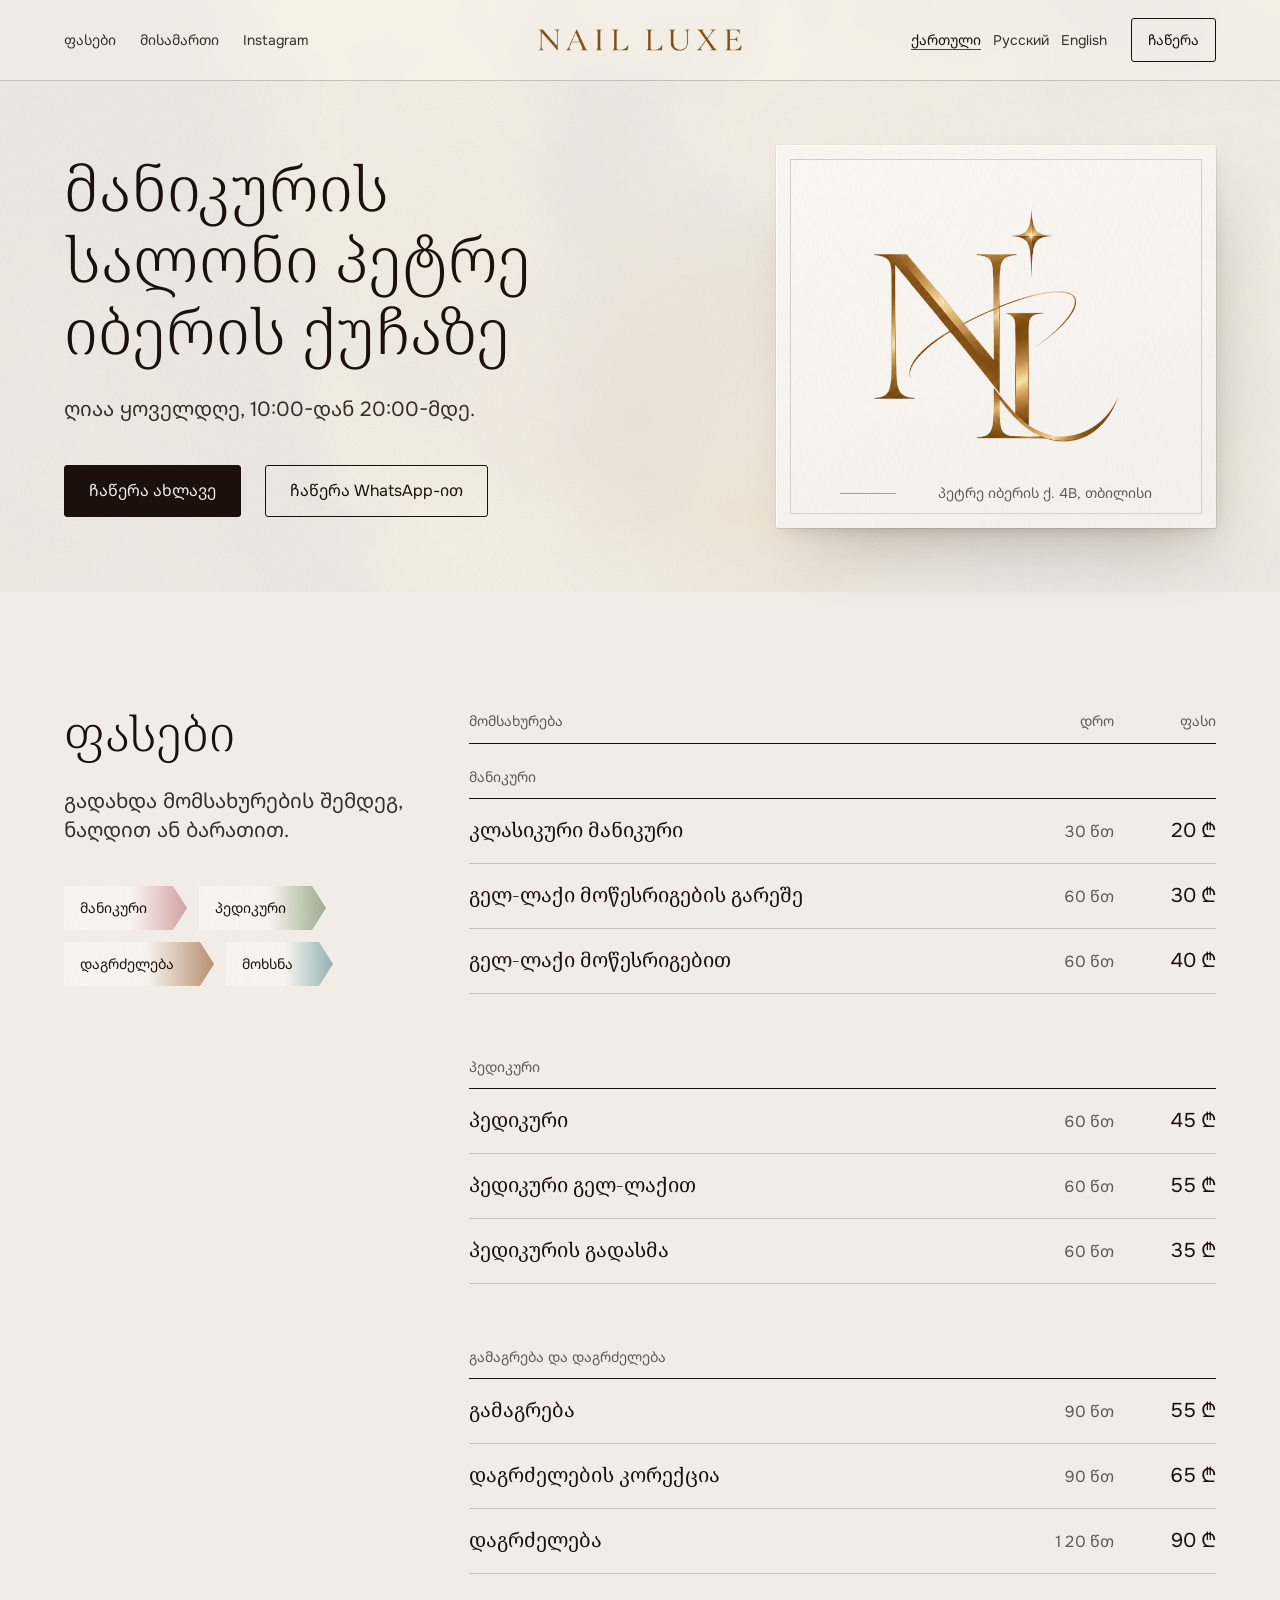
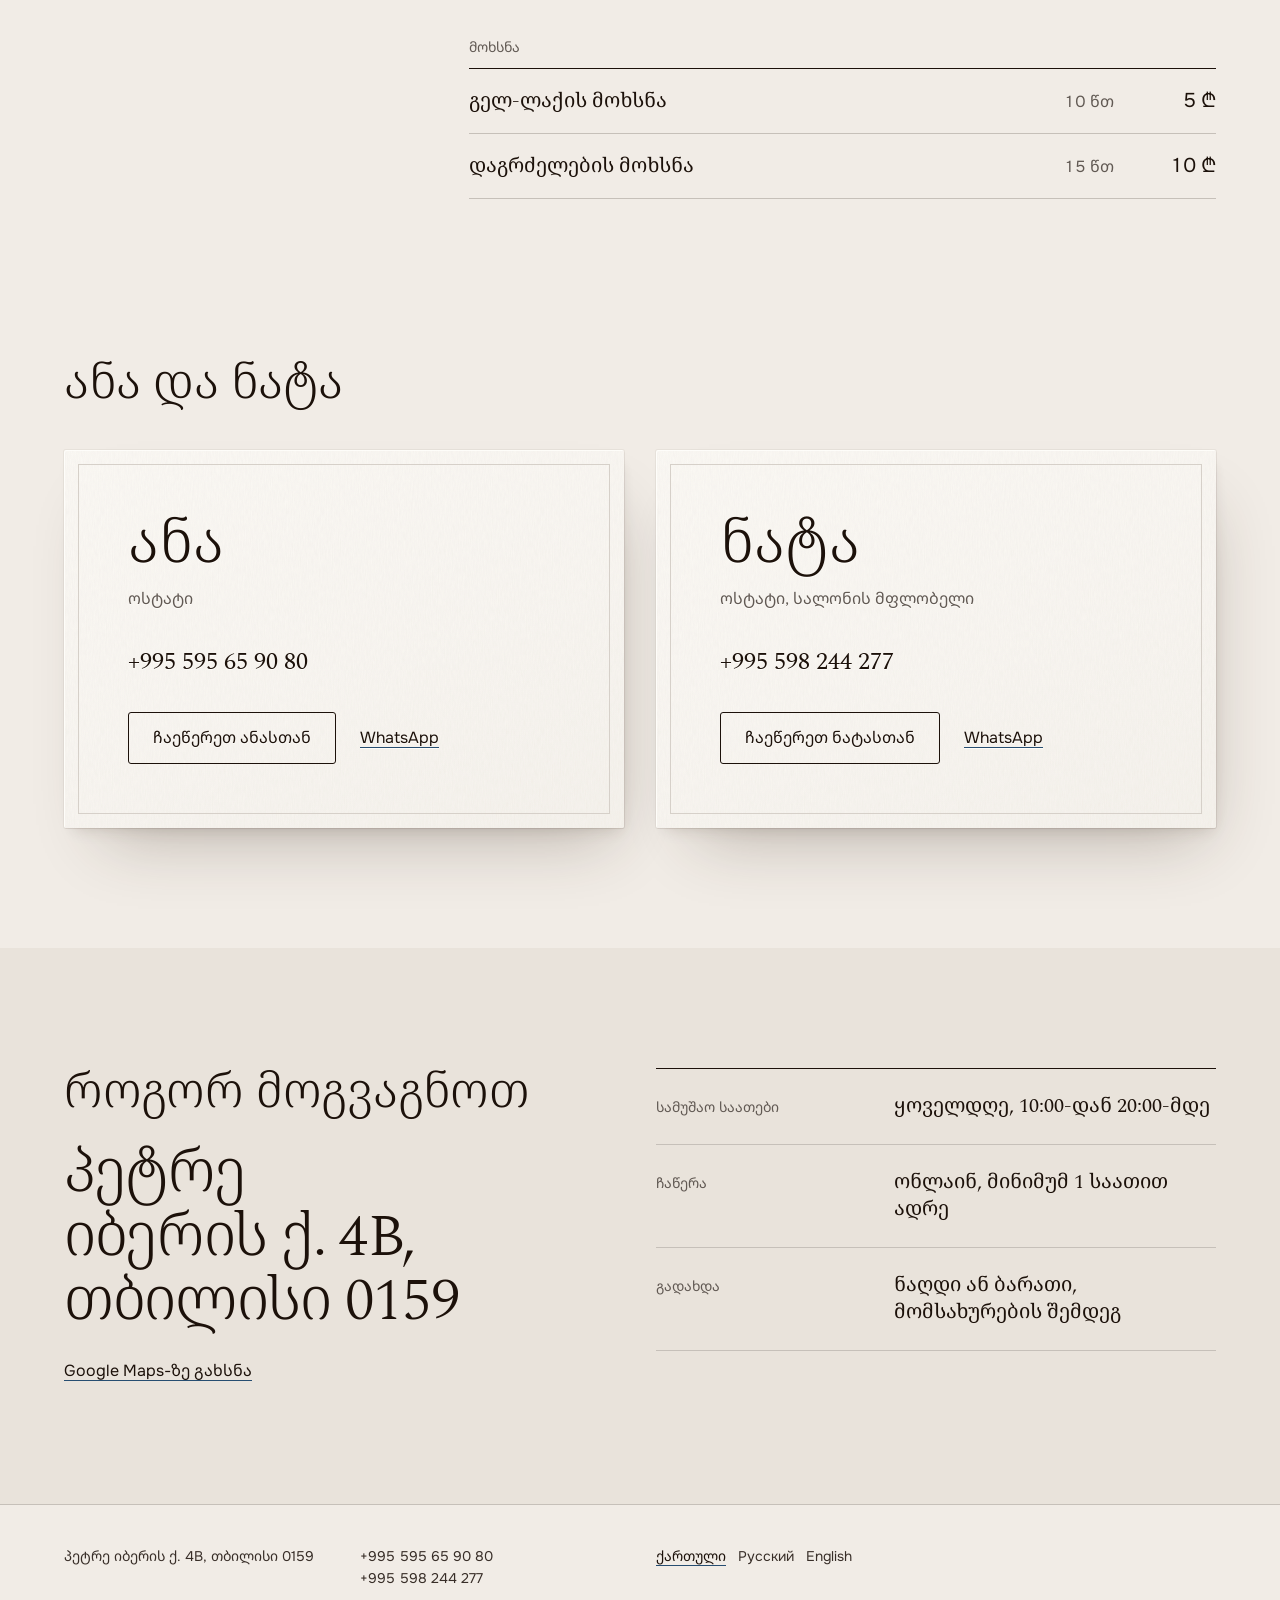
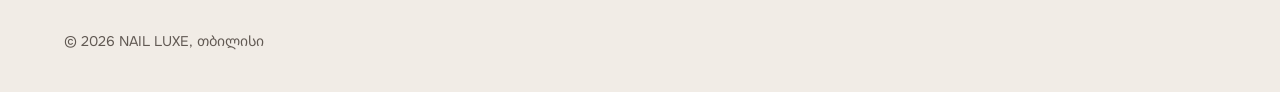
==== commit a1d8cdfc: "Headline wording, drop footer wordmark and artists line, tighten spacing - Headline: 'Nail Salon on " ====
--- a/site/ka/index.html
+++ b/site/ka/index.html
@@ -46,7 +46,7 @@
   <section class="hero air-zone">
     <div class="container hero-grid">
       <div class="hero-text">
-        <h1>ფრჩხილების სალონი პეტრე იბერის ქუჩაზე</h1>
+        <h1>მანიკურის სალონი პეტრე იბერის ქუჩაზე</h1>
         <p class="lead">ღიაა ყოველდღე, 10:00-დან 20:00-მდე.</p>
         <div class="hero-actions">
           <a class="btn btn--primary" href="#" data-pending="fresha">ჩაწერა ახლავე</a>
@@ -99,10 +99,7 @@
 
   <section class="artists" id="artists">
     <div class="container">
-      <div class="split-head">
-        <h2>ანა და ნატა</h2>
-        <p class="lead">ორივე აკეთებს მანიკურს და პედიკურს.</p>
-      </div>
+      <h2 class="artists-head">ანა და ნატა</h2>
       <div class="artist-grid">
       <article class="artist stock">
         <h3>ანა</h3>
@@ -145,7 +142,6 @@
 
 <footer class="foot">
   <div class="container">
-    <img class="foot-mark" src="../assets/brand/wordmark.webp" width="1291" height="139" alt="NAIL LUXE" loading="lazy">
     <div class="foot-row">
       <p>პეტრე იბერის ქ. 4B, თბილისი 0159</p>
       <p><a href="tel:+995595659080">+995 595 65 90 80</a><br><a href="tel:+995598244277">+995 598 244 277</a></p>
--- a/site/assets/css/site.css
+++ b/site/assets/css/site.css
@@ -1,5 +1,5 @@
 /* Hallmark · shape: Catalogue-led one-pager (draw swap: Long Document hides the booking action; job is book) · genre: editorial · theme: Atelier (deal 1/3, seed nail-luxe-luxury-nail-592d·a6c207c2·2026-11-07·r0) · job: book · draw: 41c783
- * hero: Banner · nav: masthead · footer: mast · imagery: none, the user's monogram as the hero print; photo slots wait for the studio's own photographs · signature: the NL monogram matted on cotton stock beside the head, polish-stained tabs indexing the price list
+ * hero: Banner · nav: masthead · footer: colophon block (address, phones, languages; the wordmark stays in the masthead only) · imagery: none, the user's monogram as the hero print; photo slots wait for the studio's own photographs · signature: the NL monogram matted on cotton stock beside the head, polish-stained tabs indexing the price list
  * axes: light/roman-serif/cool · posture: restrained · contrast: pass · fold: pass · v2.0.0 */
 /* Hallmark · pre-emit critique: P4 H4 E4 S4 R5 V4 · weakest: S, no photographs of the work yet; led with the real monogram and the real price list instead of off-subject library photos */
 /* waive 37: four families because the page is trilingual; Noto Serif/Sans Georgian only cover Georgian glyphs behind Spectral and Onest, one role each */
@@ -66,7 +66,7 @@
 .pencil { flex: 0 0 56px; height: 1px; background: var(--color-pencil); opacity: 0.6; }
 
 /* Prices: the head and the strips on four columns, the list on eight */
-.prices { padding-block: var(--section-gap-s) var(--section-gap); }
+.prices { padding-block: var(--section-gap-s) var(--space-2xl); }
 .prices-grid { display: grid; grid-template-columns: minmax(0, 4fr) minmax(0, 8fr); gap: var(--gap-columns); align-items: start; }
 .prices-head { position: sticky; top: var(--space-xl); display: grid; gap: var(--space-lg); }
 .prices-head .lead { max-width: 30ch; }
@@ -87,10 +87,10 @@
 .menu tbody:target tr.group th { color: var(--color-ink); }
 
 /* Artists: two cotton cards */
-.artists { padding-block: var(--section-gap) var(--section-gap-s); }
-.split-head { display: grid; grid-template-columns: minmax(0, 5fr) minmax(0, 7fr); gap: var(--gap-columns); align-items: end; margin-bottom: var(--space-2xl); }
+.artists { padding-block: var(--space-3xl) var(--section-gap-s); }
+.artists-head { margin-bottom: var(--space-xl); }
 .artist-grid { display: grid; grid-template-columns: repeat(2, minmax(0, 1fr)); gap: var(--gap-columns); }
-.artist { padding: var(--space-3xl) var(--space-2xl) var(--space-2xl); display: grid; align-content: start; gap: var(--space-sm); min-height: 360px; }
+.artist { padding: var(--space-2xl); display: grid; align-content: start; gap: var(--space-sm); }
 .artist h3 { font-size: var(--text-display-s); font-weight: var(--display-weight); line-height: 1.02; }
 .artist .role { color: var(--color-muted); }
 .phone { margin-top: var(--space-lg); font: var(--serif-small) var(--text-title)/1.2 var(--font-display); font-variant-numeric: tabular-nums; }
@@ -108,12 +108,11 @@
 .ruled dd { margin: 0; font: var(--serif-small) var(--text-lg)/1.35 var(--font-display); color: var(--color-ink); }
 
 /* Footer: a mast, the wordmark large over the facts */
-.foot { padding-block: var(--space-3xl) var(--space-xl); border-top: var(--rule-hair) solid var(--color-rule); font-size: var(--text-sm); color: var(--color-ink-2); }
-.foot-mark { width: min(100%, 880px); height: auto; }
-.foot-row { display: grid; grid-template-columns: repeat(4, minmax(0, 1fr)); gap: var(--gap-columns); margin-top: var(--space-2xl); padding-top: var(--space-lg); border-top: var(--rule-hair) solid var(--color-rule); }
+.foot { padding-block: var(--space-xl) var(--space-xl); border-top: var(--rule-hair) solid var(--color-rule); font-size: var(--text-sm); color: var(--color-ink-2); }
+.foot-row { display: grid; grid-template-columns: repeat(4, minmax(0, 1fr)); gap: var(--gap-columns); }
 .foot a { color: var(--color-ink-2); text-decoration: none; }
 .foot a:hover { color: var(--color-ink); text-decoration: underline; text-decoration-color: var(--color-accent); }
-.legal { margin-top: var(--space-2xl); color: var(--color-muted); }
+.legal { margin-top: var(--space-xl); color: var(--color-muted); }
 
 @media (max-width: 60rem) {
   .mast-row { grid-template-columns: auto minmax(0, 1fr); min-height: 64px; }
@@ -121,7 +120,7 @@
   .mast-mark { justify-self: start; }
   .mast-end { gap: var(--space-md); }
   .hero { padding-block: var(--space-2xl) var(--space-2xl); }
-  .hero-grid, .prices-grid, .visit-grid, .close-grid, .split-head { grid-template-columns: minmax(0, 1fr); row-gap: var(--space-xl); }
+  .hero-grid, .prices-grid, .visit-grid, .close-grid { grid-template-columns: minmax(0, 1fr); row-gap: var(--space-xl); }
   .print { justify-self: start; width: min(100%, 300px); padding: var(--space-xl) var(--space-xl) var(--space-md); }
   .prices-head { position: static; }
   .foot-row { grid-template-columns: repeat(2, minmax(0, 1fr)); }
